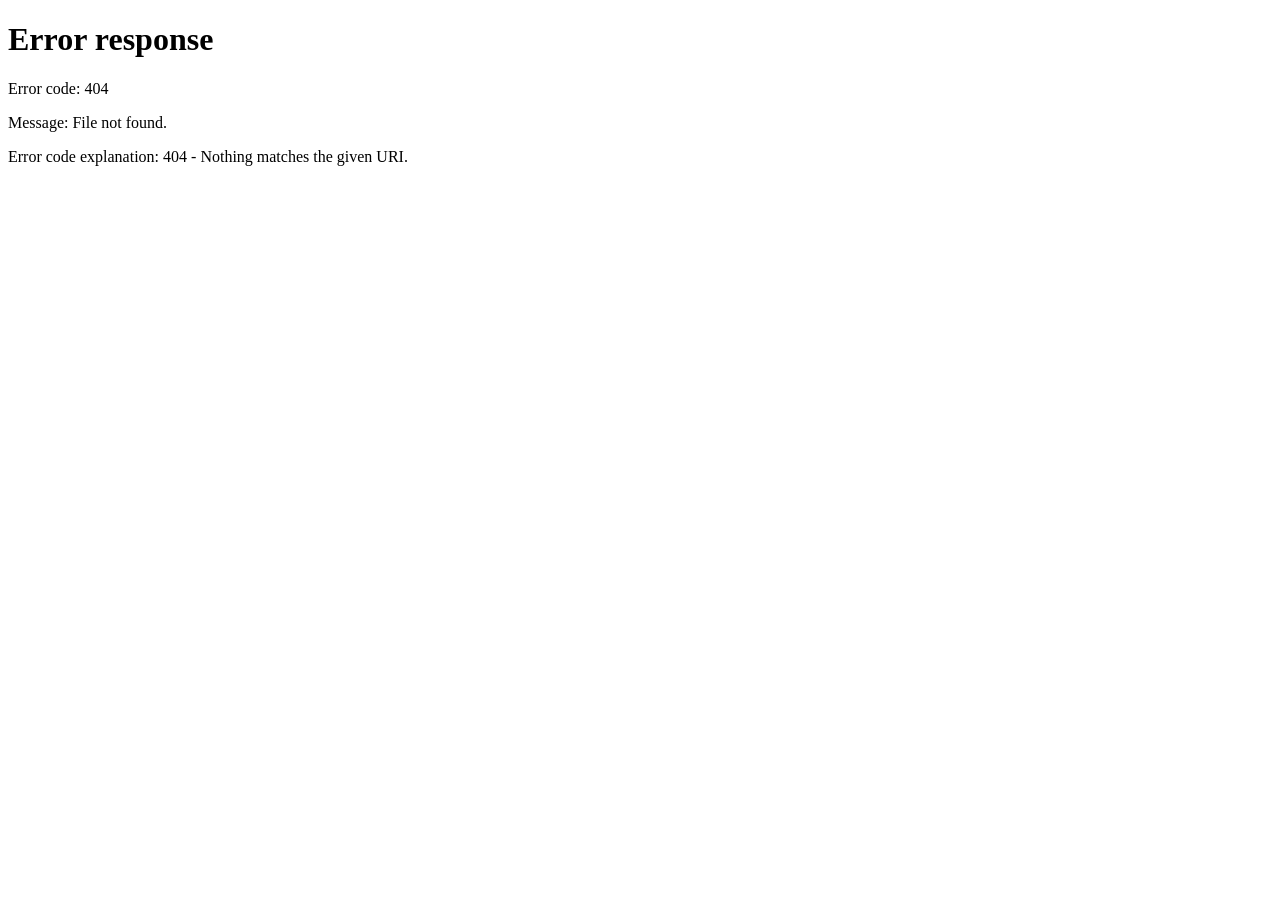
==== index.html @ 560d344d "Add files via upload" ====
<!doctype html><html><head><meta charset="utf-8"><meta name="viewport" content="width=device-width,initial-scale=1"><title>Taulant Xhara — Portfolio</title><meta http-equiv="refresh" content="0; url=sq/"><link rel="alternate" hreflang="sq" href="sq/"><link rel="alternate" hreflang="en" href="en/"><link rel="icon" href="assets/favicon.svg"></head><body style="background:#07131f;color:#eef6f8;font-family:system-ui;padding:40px">Redirecting… <a style="color:#63e0bd" href="sq/">Shqip</a> · <a style="color:#6fbcff" href="en/">English</a></body></html>
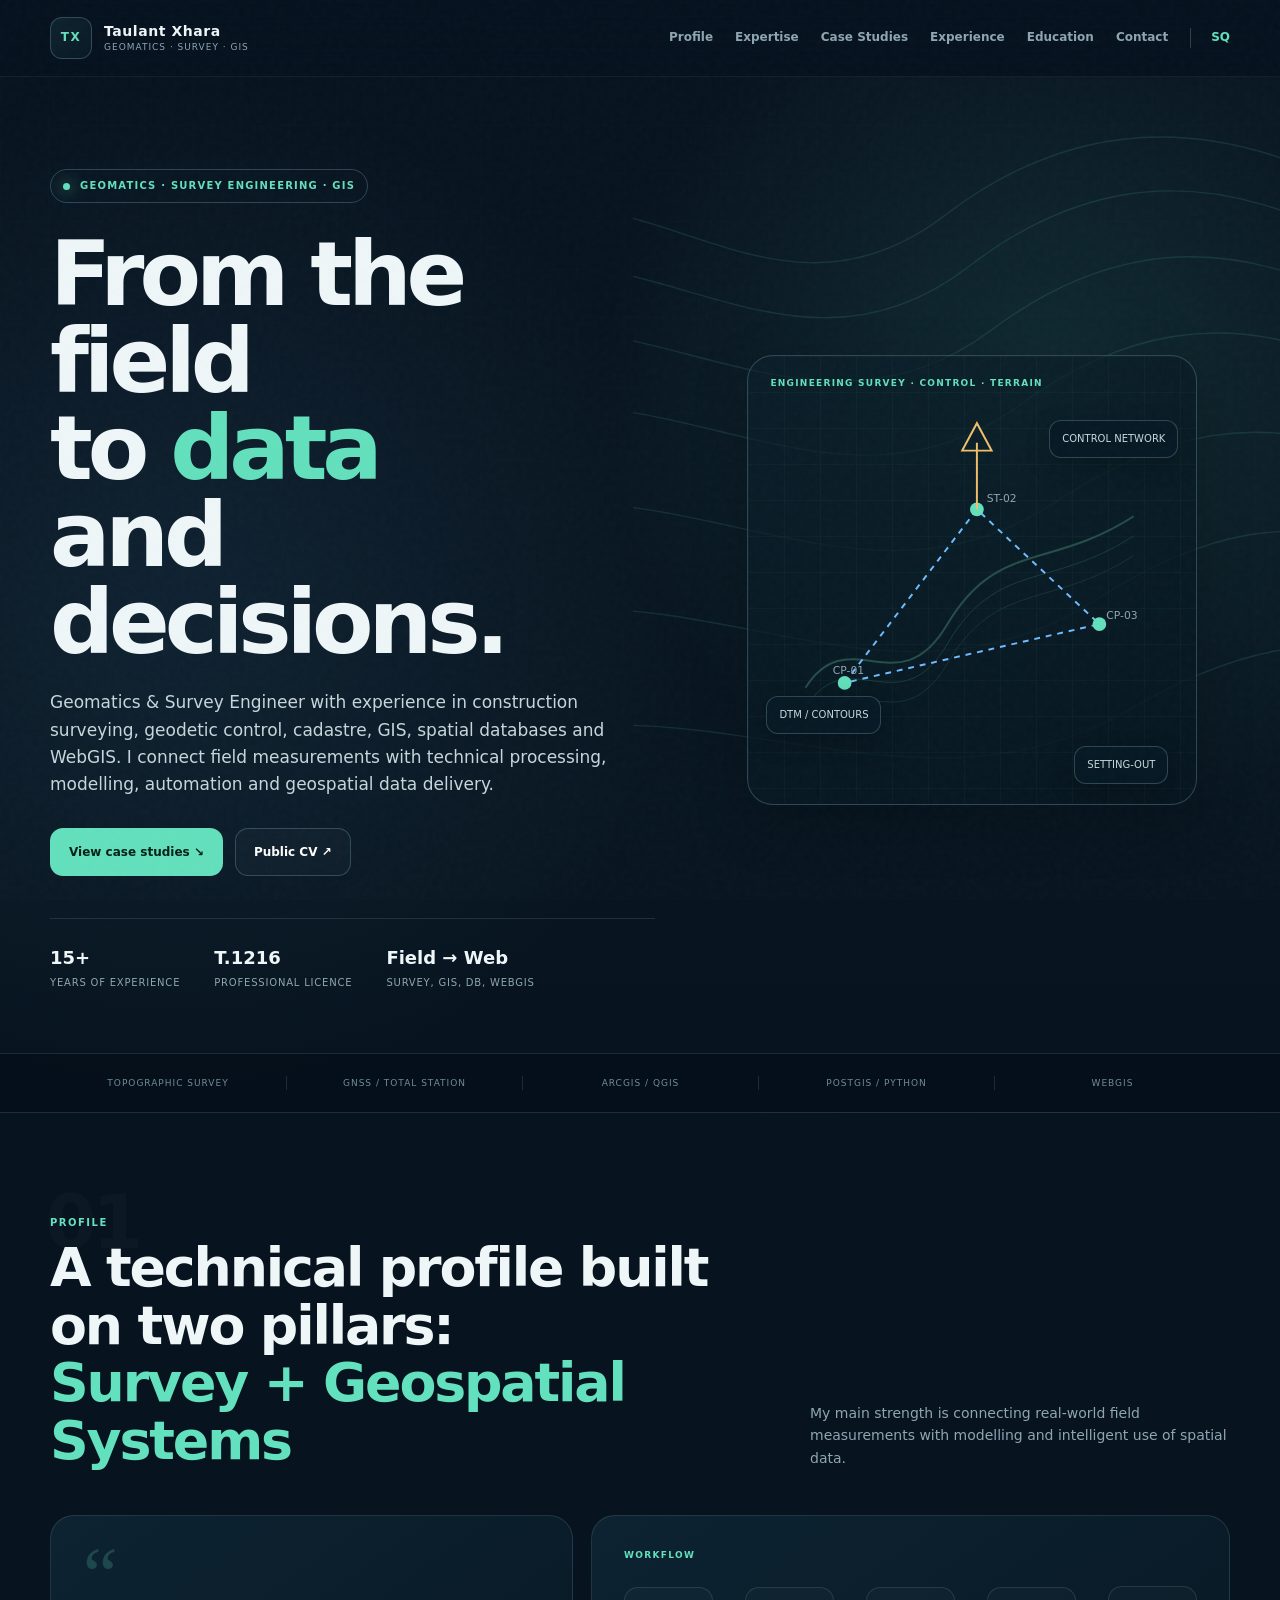
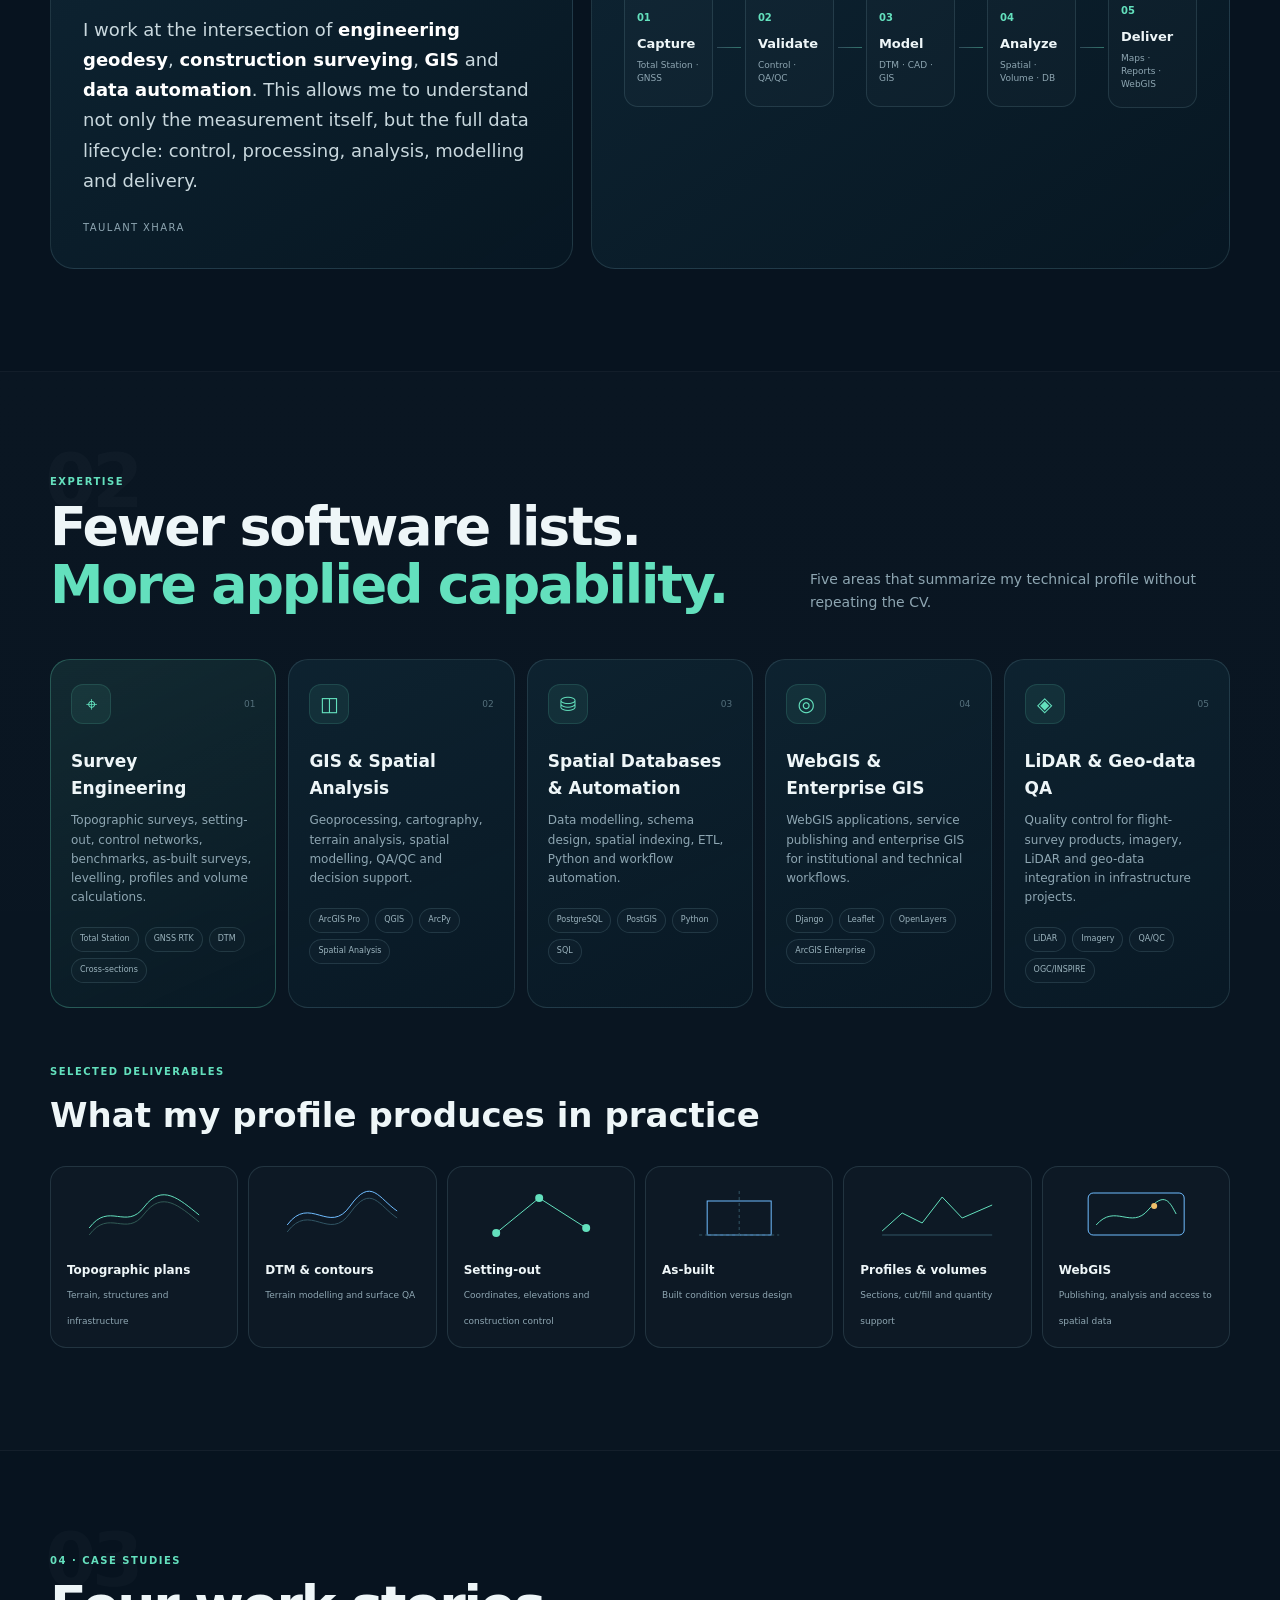
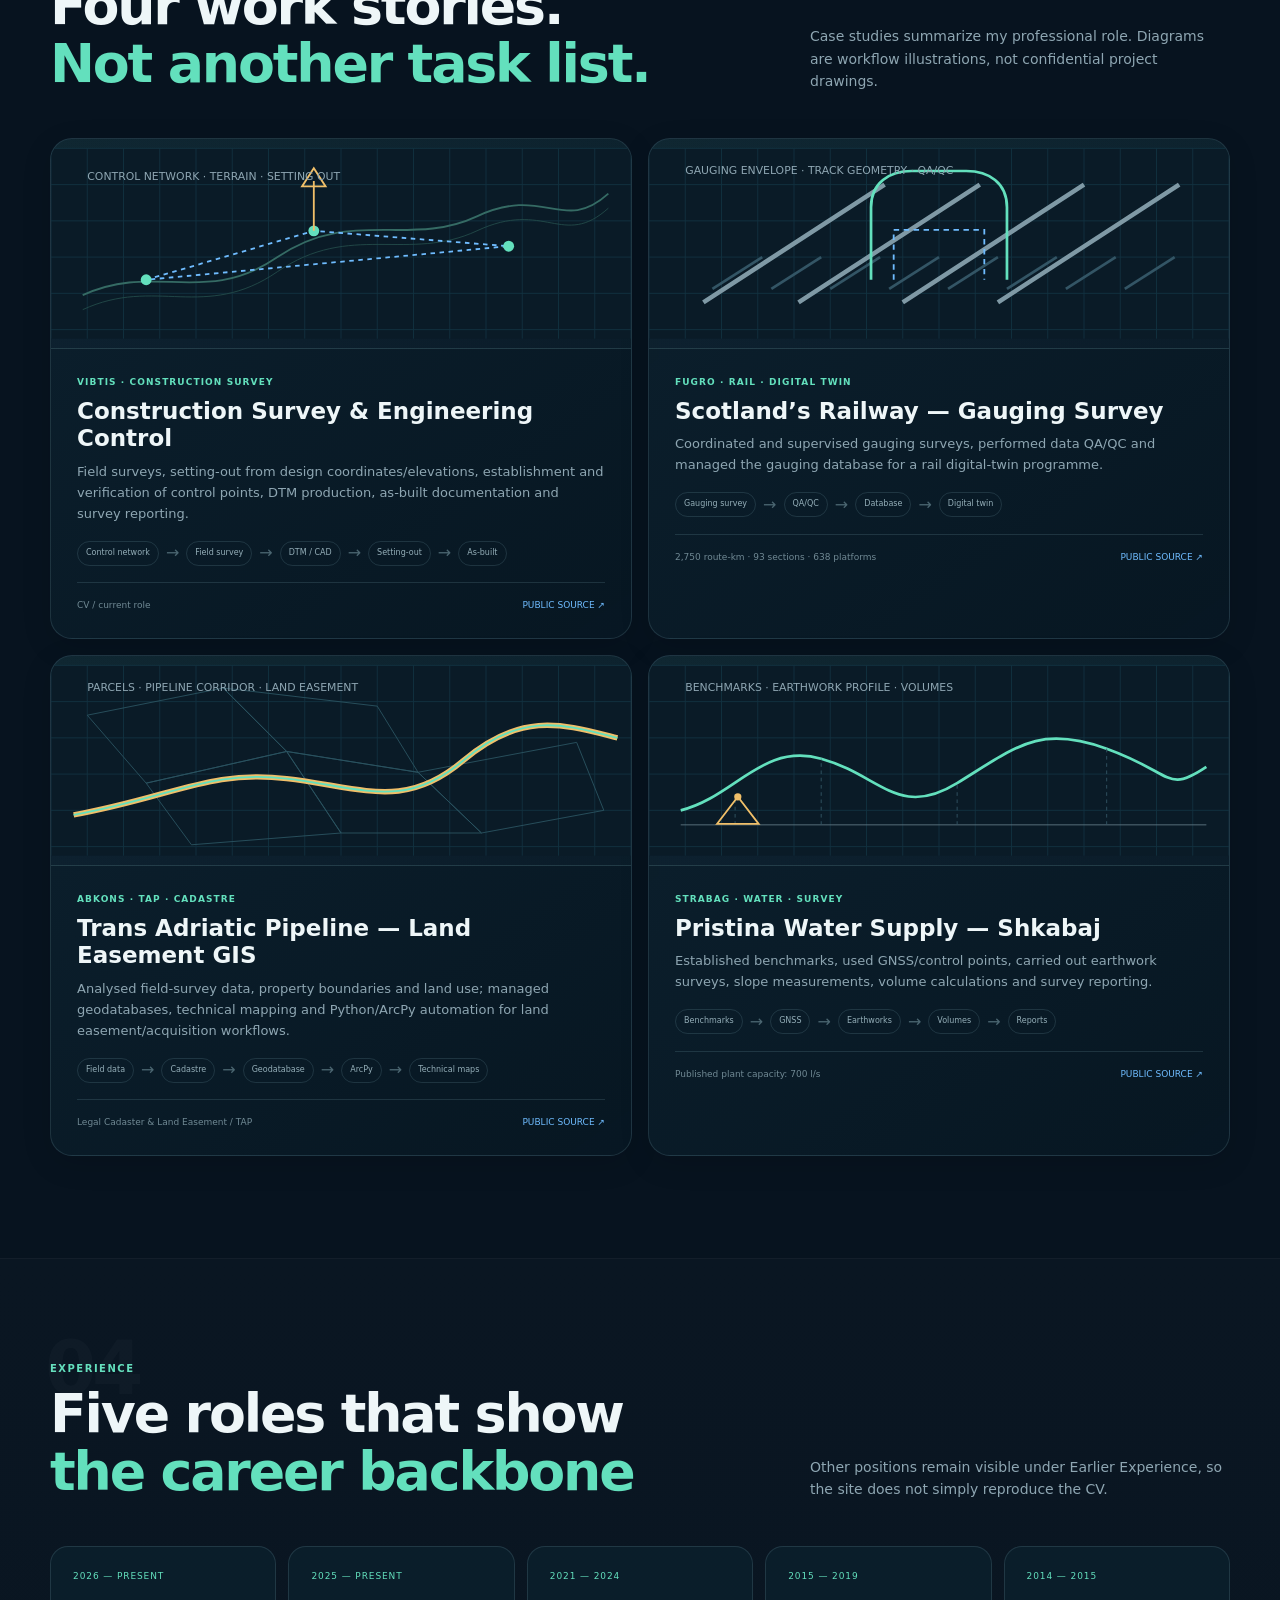
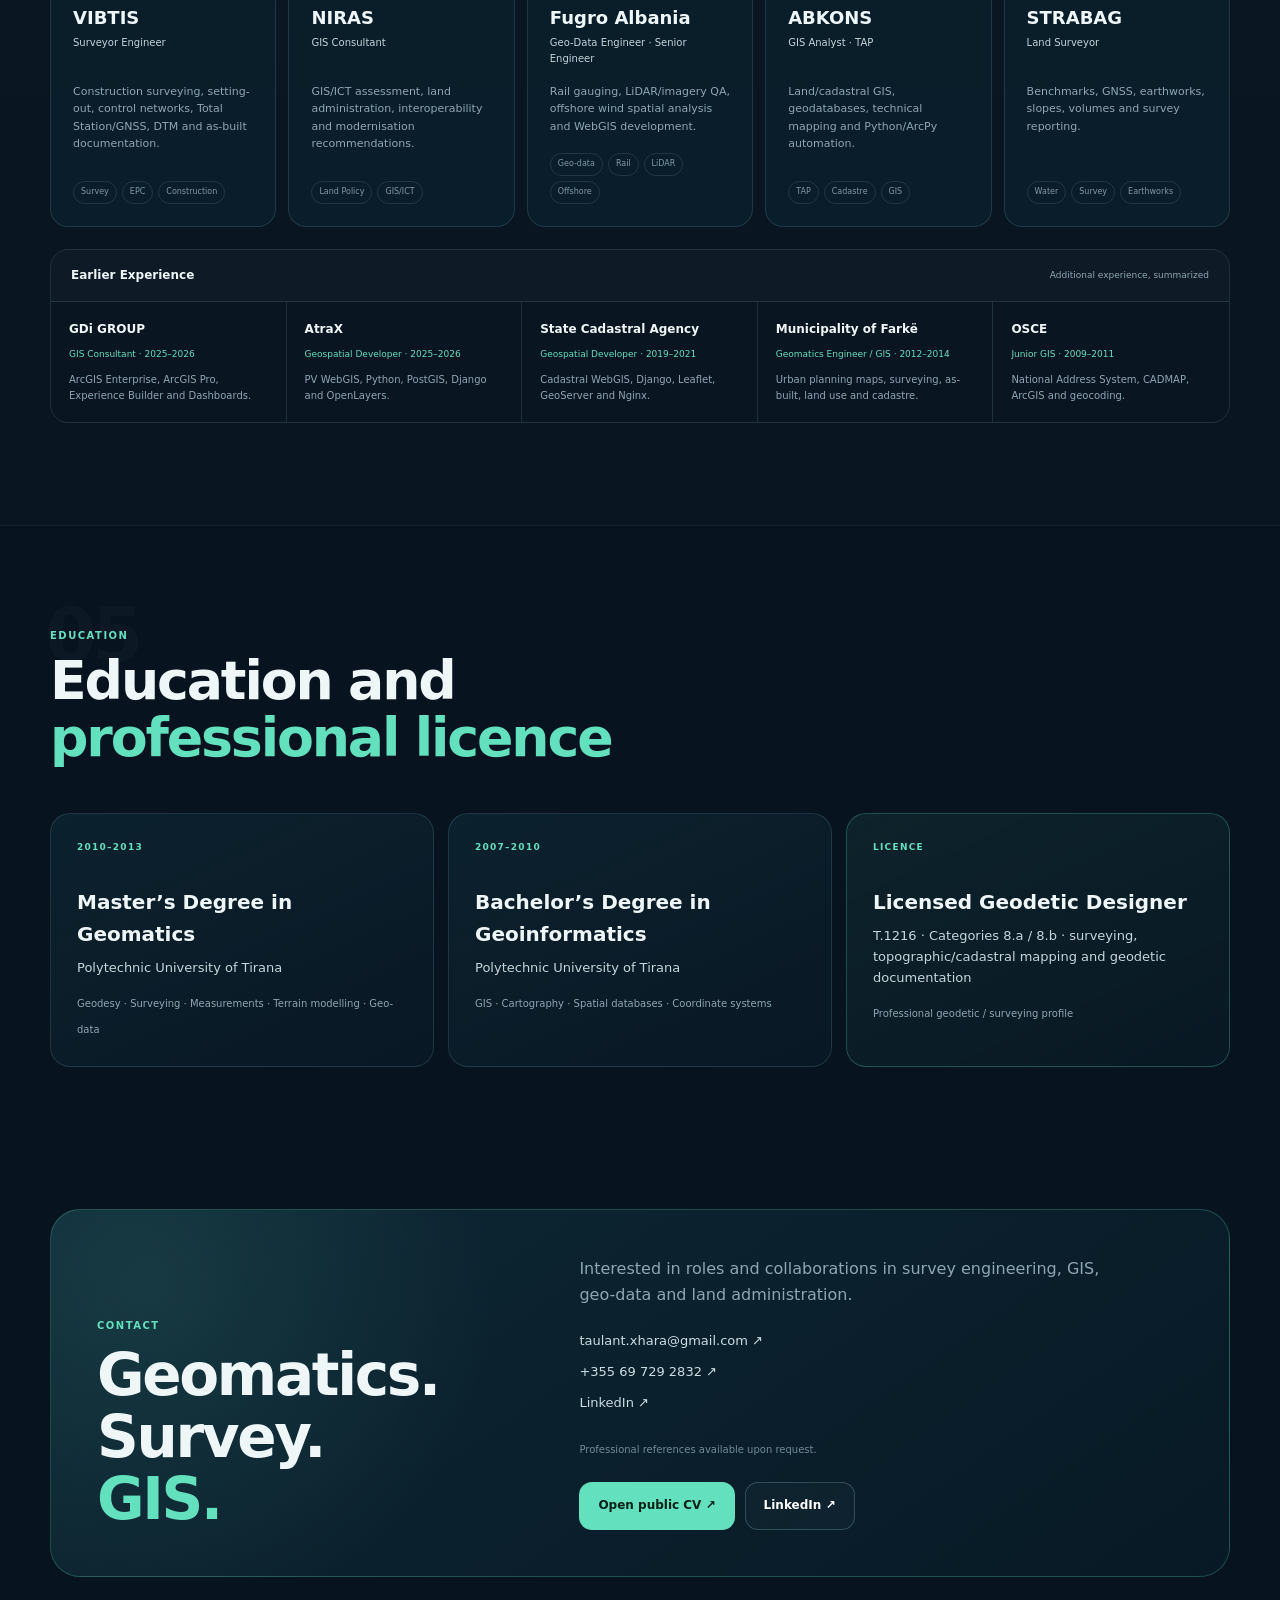
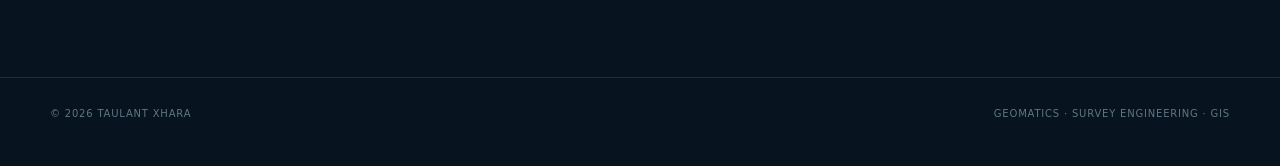
==== commit 885d7b37: "Revise index.html with new structure and redirection Updated HTML structure and added a script for r" ====
--- a/index.html
+++ b/index.html
@@ -1 +1,30 @@
-<!doctype html><html><head><meta charset="utf-8"><meta name="viewport" content="width=device-width,initial-scale=1"><title>Taulant Xhara — Portfolio</title><meta http-equiv="refresh" content="0; url=sq/"><link rel="alternate" hreflang="sq" href="sq/"><link rel="alternate" hreflang="en" href="en/"><link rel="icon" href="assets/favicon.svg"></head><body style="background:#07131f;color:#eef6f8;font-family:system-ui;padding:40px">Redirecting… <a style="color:#63e0bd" href="sq/">Shqip</a> · <a style="color:#6fbcff" href="en/">English</a></body></html>+<!doctype html>
+<html lang="en">
+<head>
+  <meta charset="utf-8">
+  <meta name="viewport" content="width=device-width,initial-scale=1">
+
+  <title>Taulant Xhara — Portfolio</title>
+
+  <meta http-equiv="refresh" content="0; url=en/">
+
+  <link rel="alternate" hreflang="sq" href="sq/">
+  <link rel="alternate" hreflang="en" href="en/">
+
+  <link rel="icon" href="assets/favicon.svg">
+
+  <script>
+    window.location.replace("en/");
+  </script>
+</head>
+
+<body style="background:#07131f;color:#eef6f8;font-family:system-ui;padding:40px">
+
+  Redirecting…
+
+  <a style="color:#6fbcff" href="en/">English</a>
+  ·
+  <a style="color:#63e0bd" href="sq/">Shqip</a>
+
+</body>
+</html>
